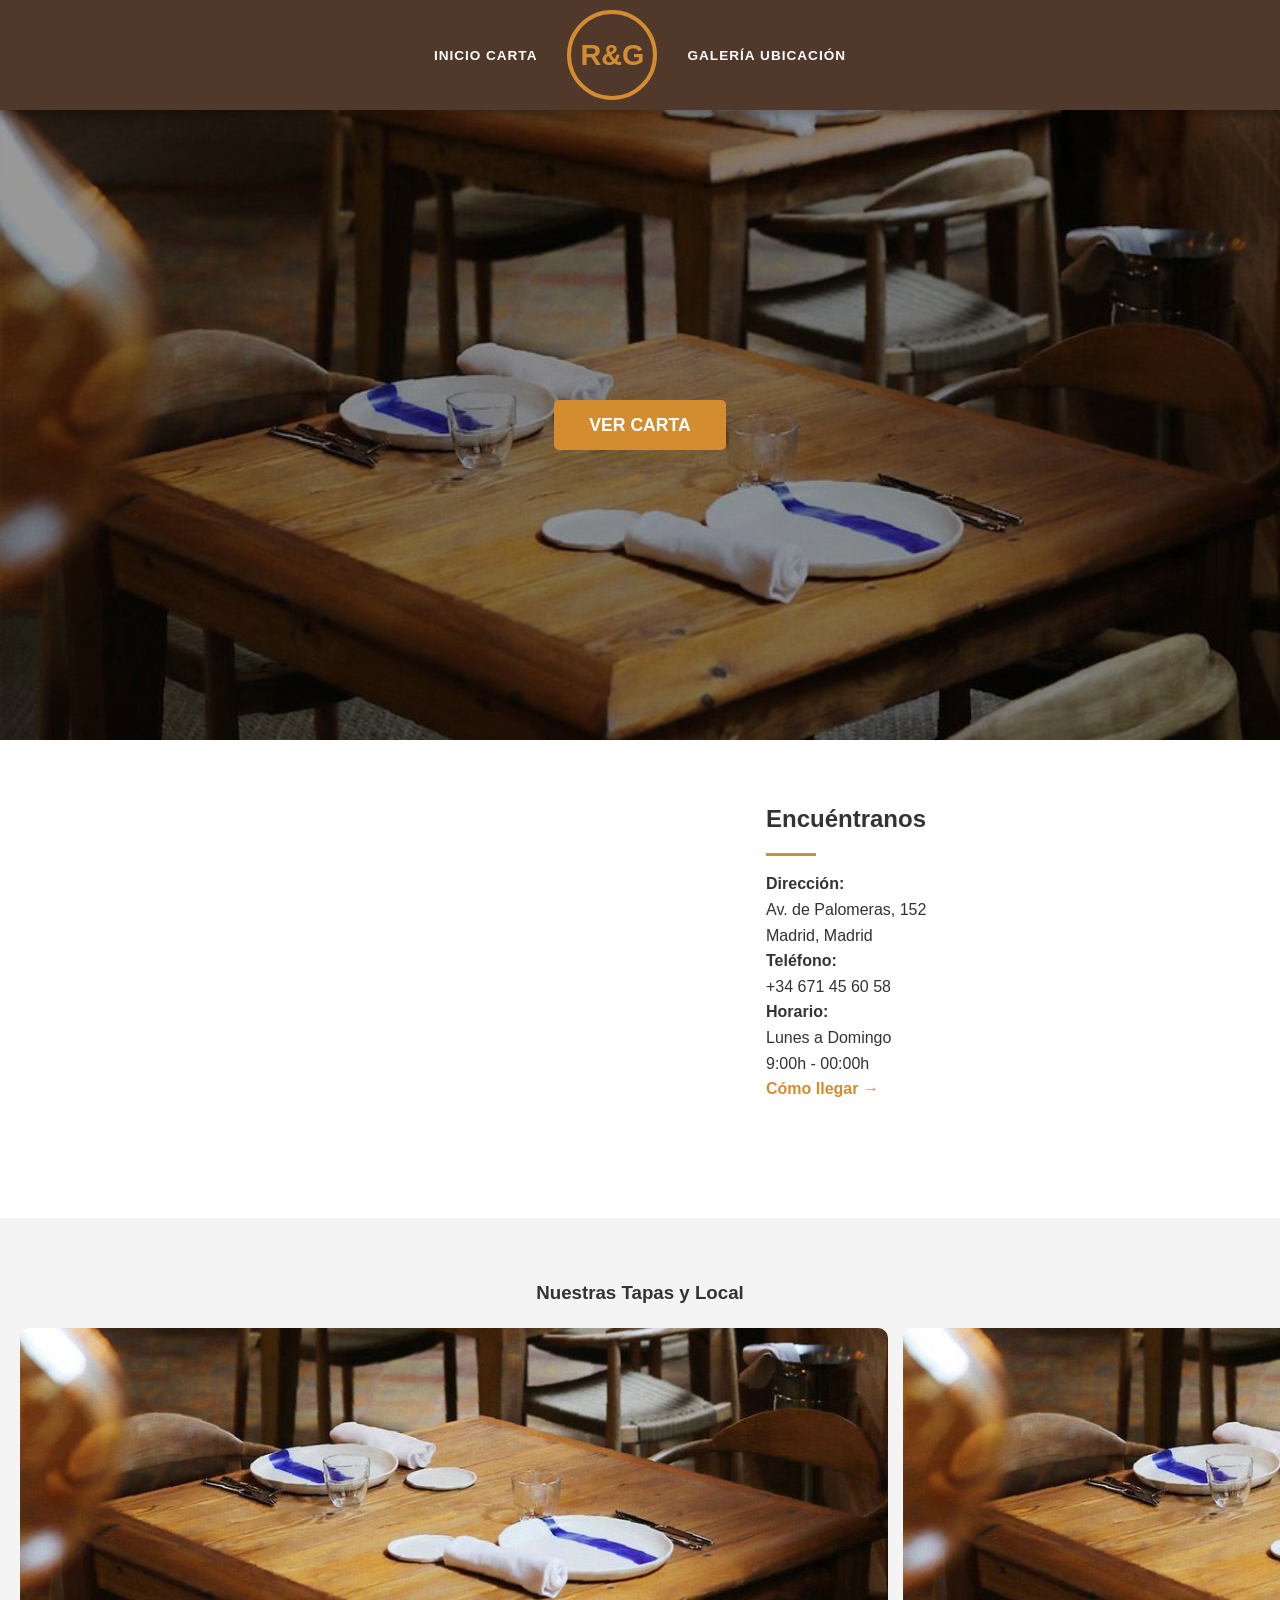
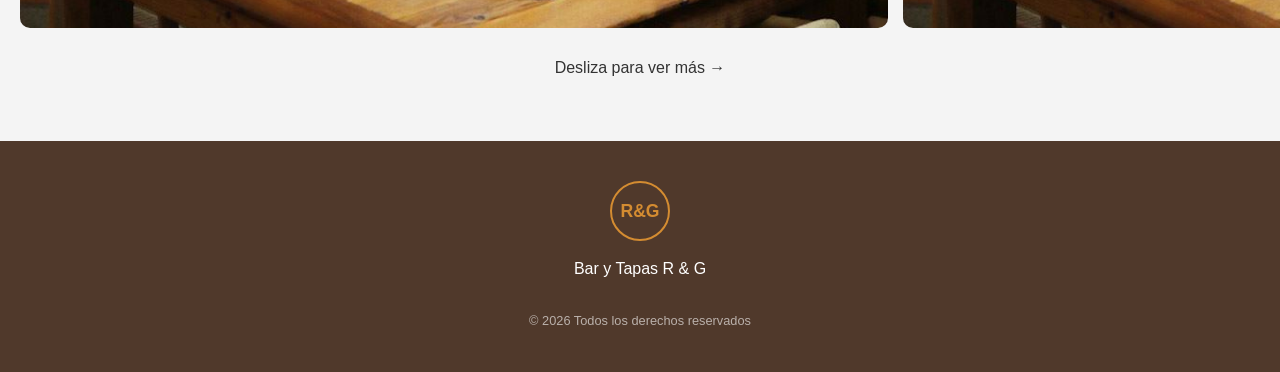
==== index.html @ ae051679 "Primer commit" ====
<!DOCTYPE html>
<html lang="es">
<head>
    <meta charset="UTF-8">
    <meta name="viewport" content="width=device-width, initial-scale=1.0">
    <title>Bar y Tapas R & G</title>
    <!-- Enlace al CSS - Asegúrate de que el archivo se llame style.css -->
    <link rel="stylesheet" href="style.css">
</head>
<body>

    <!-- HEADER FIJO CON NAVEGACIÓN -->
    <header class="header-fijo">
        <nav class="nav-container">
            <div class="nav-links">
                <a href="#inicio">INICIO</a>
                <a href="#carta">CARTA</a>
            </div>
            
            <div class="logo-circle">
                <h1>R&G</h1>
            </div>

            <div class="nav-links">
                <a href="#galeria">GALERÍA</a>
                <a href="#contacto">UBICACIÓN</a>
            </div>
        </nav>
    </header>

    <main>
        <!-- SECCIÓN HOME -->
        <section id="inicio" class="hero-image">
            <div class="hero-content">
                <a href="#carta" class="btn-naranja">VER CARTA</a>
            </div>
        </section>

        <!-- SECCIÓN UBICACIÓN-->
        <section id="contacto" class="seccion-blanca">
            <div class="contenedor-flex">
                <div class="columna-mapa">
                    <iframe 
                        src="https://www.google.com/maps/embed?pb=!1m18!1m12!1m3!1d3039.041692024078!2d-3.6515174233409833!3d40.38576857144462!2m3!1f0!2f0!3f0!3m2!1i1024!2i768!4f13.1!3m3!1m2!1s0xd42251dccc2f27d%3A0x4e77c0b7b2dd8b63!2sBar%20y%20Tapas%20R%20%26%20G!5e0!3m2!1ses!2ses!4v1774955347271!5m2!1ses!2ses" 
                        width="100%" height="350" style="border:0;" allowfullscreen="" loading="lazy">
                    </iframe>
                </div>
                <div class="columna-texto">
                    <h2>Encuéntranos</h2>
                    <hr class="separador">
                    <p><strong>Dirección:</strong><br>Av. de Palomeras, 152<br>Madrid, Madrid</p>
                    <p><strong>Teléfono:</strong><br>+34 671 45 60 58</p>
                    <p><strong>Horario:</strong><br>Lunes a Domingo<br>9:00h - 00:00h</p>
                    <a href="https://maps.google.com" target="_blank" class="link-google">Cómo llegar →</a>
                </div>
            </div>
        </section>

        <!-- CARRUSEL FOTOS -->
        <section id="galeria" class="seccion-galeria">
            <h3>Nuestras Tapas y Local</h3>
            <div class="carrusel">
                <div class="carrusel-item"><img src="img/nova.jpg" alt="Tapa 1"></div>
                <div class="carrusel-item"><img src="img/nova.jpg" alt="Tapa 2"></div>
                <div class="carrusel-item"><img src="img/nova.jpg" alt="Nuestro Local"></div>
            </div>
            <p class="instruccion">Desliza para ver más →</p>
        </section>
    </main>

    <!-- FOOTER FINAL -->
    <footer class="footer-bar">
        <div class="footer-content">
            <div class="logo-circle small">
                <h1>R&G</h1>
            </div>
            <p>Bar y Tapas R & G</p>
        </div>
        <div class="copyright">
            <p>&copy; 2026 Todos los derechos reservados</p>
        </div>
    </footer>

</body>
</html>
---- style.css ----
/* VARIABLES DE COLOR */
:root {
    --marron-rg: #50392b;
    --naranja-rg: #d48c31;
    --blanco: #ffffff;
    --texto-oscuro: #333333;
    --gris-claro: #f4f4f4;
}

/* RESET */
* {
    box-sizing: border-box;
    margin: 0;
    padding: 0;
    scroll-behavior: smooth;
}

body {
    font-family: 'Segoe UI', Tahoma, Geneva, Verdana, sans-serif;
    background-color: var(--blanco);
    color: var(--texto-oscuro);
    line-height: 1.6;
}

/* HEADER FIJO */
.header-fijo {
    background-color: var(--marron-rg);
    padding: 10px 0;
    position: sticky;
    top: 0;
    z-index: 1000;
    display: flex;
    justify-content: center;
    box-shadow: 0 4px 10px rgba(0,0,0,0.3);
}

.nav-container {
    display: flex;
    align-items: center;
    justify-content: center;
    gap: 30px;
    width: 90%;
}

.nav-links a {
    color: var(--blanco);
    text-decoration: none;
    font-weight: bold;
    font-size: 0.85rem;
    letter-spacing: 1px;
    transition: 0.3s;
}

.nav-links a:hover {
    color: var(--naranja-rg);
}

.logo-circle {
    width: 90px;
    height: 90px;
    border: 4px solid var(--naranja-rg);
    border-radius: 50%;
    display: flex;
    justify-content: center;
    align-items: center;
    background-color: var(--marron-rg);
}

.logo-circle h1 {
    color: var(--naranja-rg);
    font-size: 1.8rem;
    margin: 0;
}

/* HERO SECTION */
.hero-image {
    background-image: linear-gradient(rgba(0,0,0,0.4), rgba(0,0,0,0.4)), url('img/nova.jpg');
    background-size: cover;
    background-position: center;
    height: 70vh;
    display: flex;
    justify-content: center;
    align-items: center;
}

.btn-naranja {
    background-color: var(--naranja-rg);
    color: white;
    padding: 15px 35px;
    text-decoration: none;
    font-weight: bold;
    border-radius: 5px;
    font-size: 1.1rem;
    transition: 0.3s;
}

.btn-naranja:hover {
    background-color: #b57628;
    transform: scale(1.05);
}

/* SECCIÓN UBICACIÓN */
.seccion-blanca {
    padding: 60px 20px;
}

.contenedor-flex {
    max-width: 1100px;
    margin: 0 auto;
    display: flex;
    flex-wrap: wrap;
    gap: 40px;
}

.columna-mapa { flex: 1.5; min-width: 300px; }
.columna-texto { flex: 1; min-width: 250px; }

.separador {
    border: 0;
    border-top: 3px solid var(--naranja-rg);
    width: 50px;
    margin: 15px 0;
}

.link-google {
    color: var(--naranja-rg);
    text-decoration: none;
    font-weight: bold;
}

/* CARRUSEL GALERÍA */
.seccion-galeria {
    padding: 60px 0;
    background-color: var(--gris-claro);
    text-align: center;
}

.carrusel {
    display: flex;
    overflow-x: auto;
    scroll-snap-type: x mandatory;
    gap: 15px;
    padding: 20px;
    scrollbar-width: none;
}

.carrusel::-webkit-scrollbar { display: none; }

.carrusel-item {
    flex: 0 0 70%;
    scroll-snap-align: center;
}

.carrusel-item img {
    width: 100%;
    height: 300px;
    object-fit: cover;
    border-radius: 10px;
}

/* FOOTER */
.footer-bar {
    background-color: var(--marron-rg);
    color: var(--blanco);
    padding: 40px 20px;
    text-align: center;
}

.logo-circle.small {
    width: 60px;
    height: 60px;
    margin: 0 auto 15px;
    border-width: 2px;
}

.logo-circle.small h1 { font-size: 1.1rem; }

.copyright {
    margin-top: 30px;
    font-size: 0.8rem;
    opacity: 0.6;
}

/* RESPONSIVE MÓVIL */
@media (max-width: 768px) {
    .nav-links { display: none; }
    .contenedor-flex { flex-direction: column; text-align: center; }
    .separador { margin: 15px auto; }
}
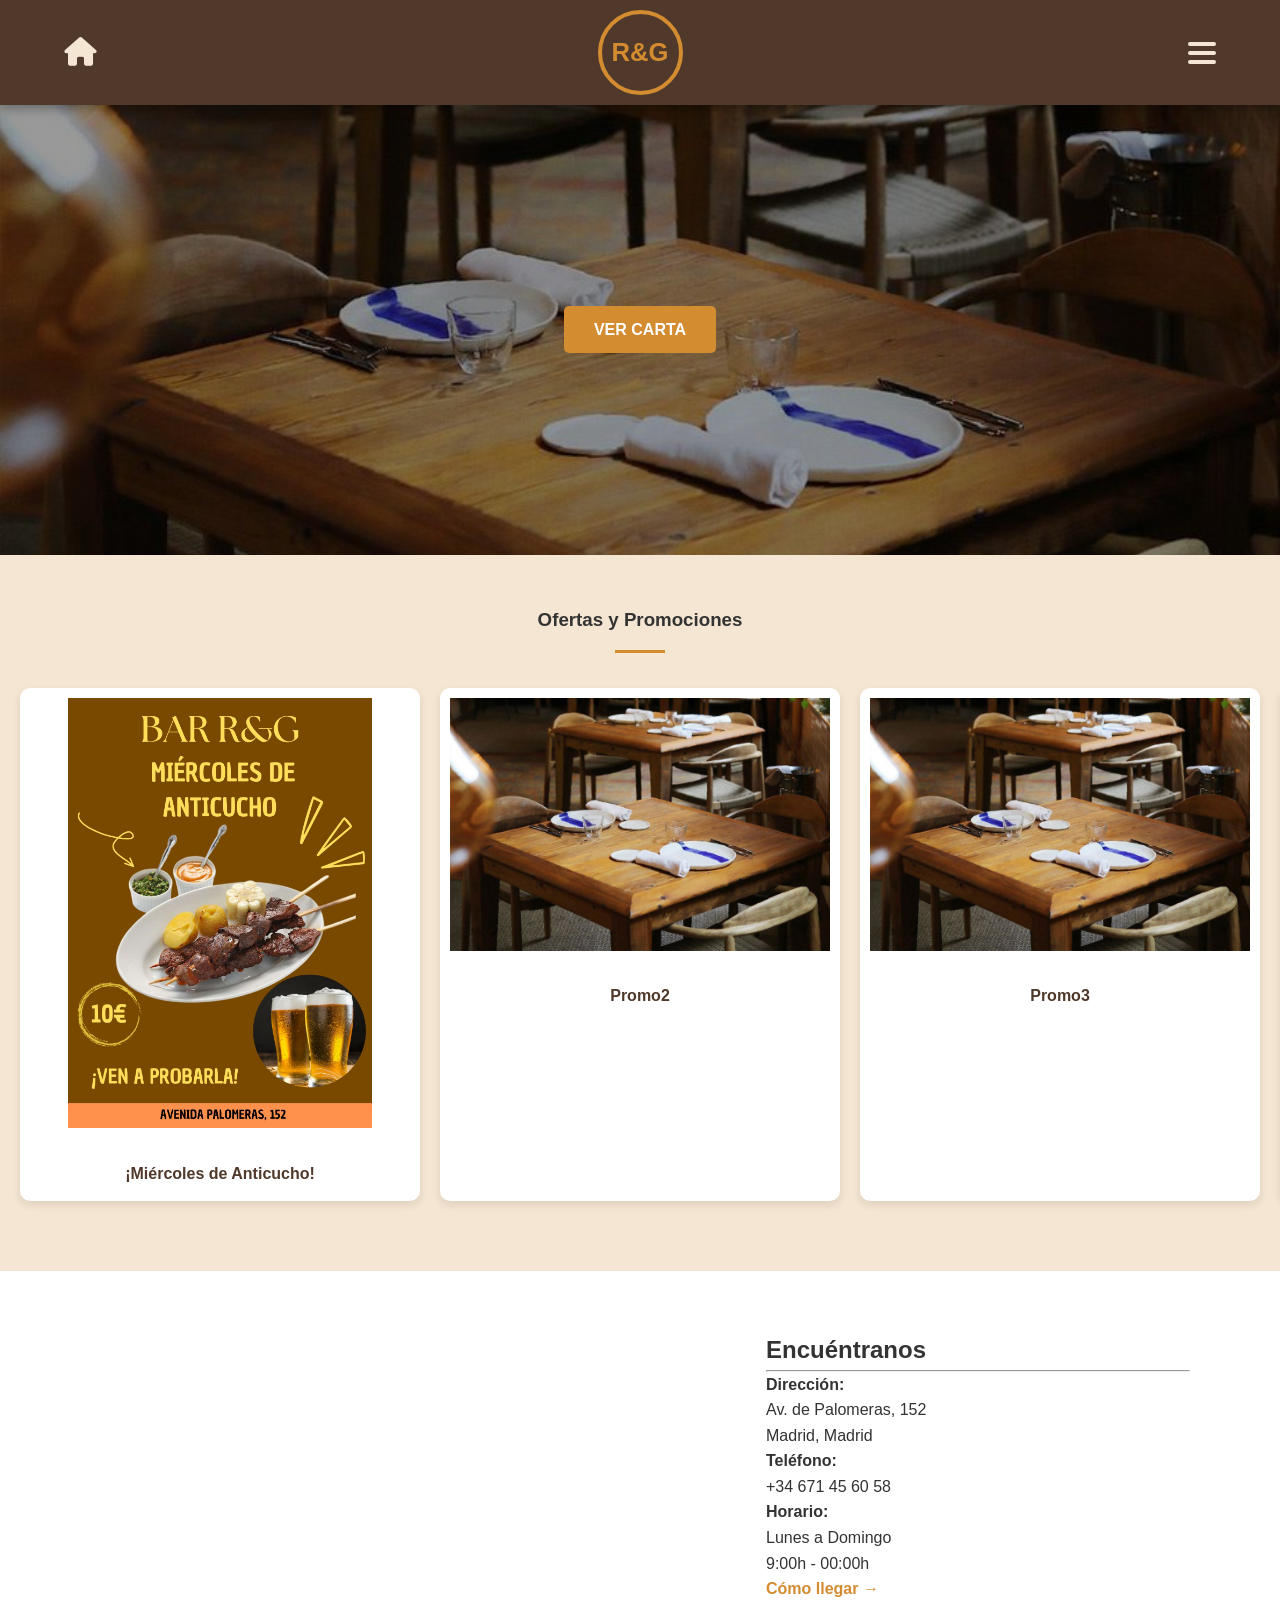
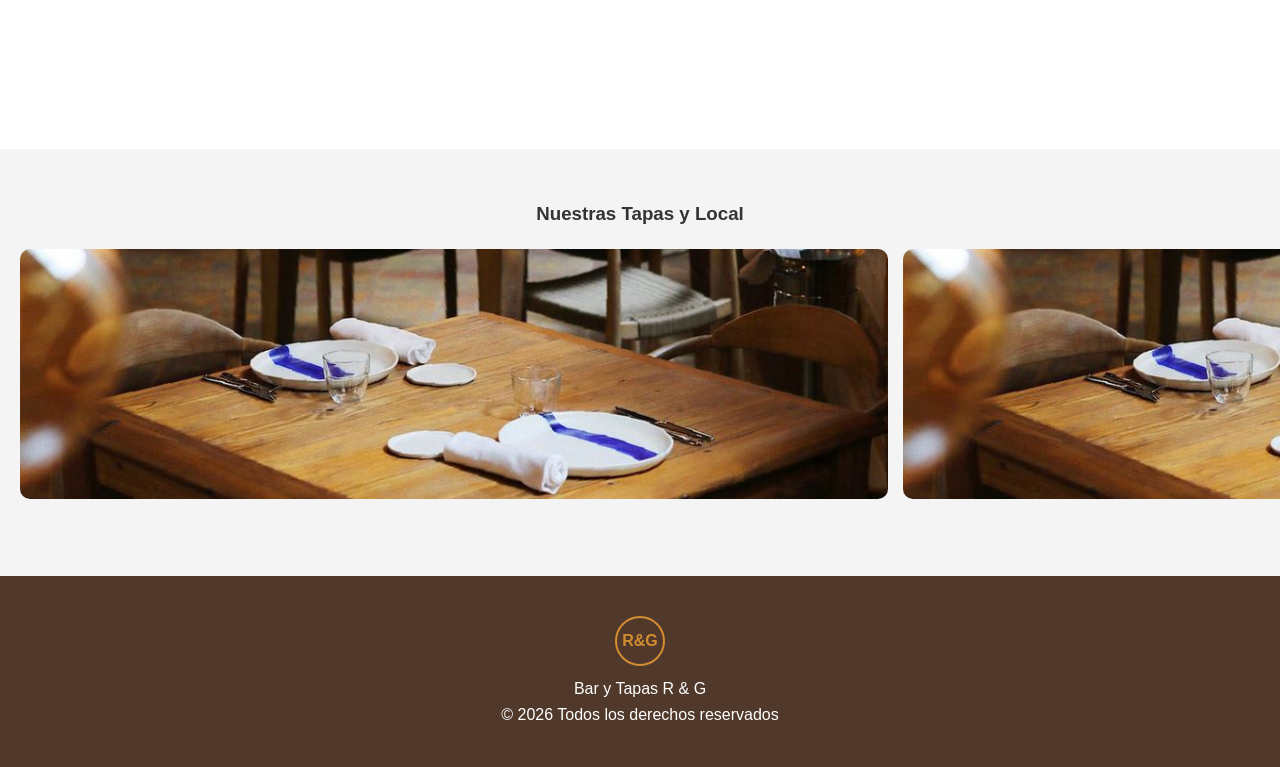
==== commit 4fd3e2d3: "Promociones sección" ====
--- a/index.html
+++ b/index.html
@@ -4,27 +4,31 @@
     <meta charset="UTF-8">
     <meta name="viewport" content="width=device-width, initial-scale=1.0">
     <title>Bar y Tapas R & G</title>
-    <!-- Enlace al CSS - Asegúrate de que el archivo se llame style.css -->
     <link rel="stylesheet" href="style.css">
+    <link rel="stylesheet" href="https://cdnjs.cloudflare.com/ajax/libs/font-awesome/6.0.0/css/all.min.css">
 </head>
 <body>
 
-    <!-- HEADER FIJO CON NAVEGACIÓN -->
+    <!-- HEADER FIJO -->
     <header class="header-fijo">
         <nav class="nav-container">
-            <div class="nav-links">
-                <a href="#inicio">INICIO</a>
-                <a href="#carta">CARTA</a>
+            <div class="nav-side">
+                <a href="#inicio" class="nav-icon"><i class="fas fa-home"></i></a>
             </div>
             
             <div class="logo-circle">
                 <h1>R&G</h1>
             </div>
 
-            <div class="nav-links">
-                <a href="#galeria">GALERÍA</a>
-                <a href="#contacto">UBICACIÓN</a>
+
+            <div class="nav-side right">
+                <div class="menu-toggle">
+                    <div class="bar"></div>
+                    <div class="bar"></div>
+                    <div class="bar"></div>
+                </div>
             </div>
+            
         </nav>
     </header>
 
@@ -36,7 +40,31 @@
             </div>
         </section>
 
-        <!-- SECCIÓN UBICACIÓN-->
+        <!-- SECCIÓN PROMOCIONES-->
+        <section id="promos" class="seccion-promos">
+            <h3>Ofertas y Promociones</h3>
+            <hr class="separador centrado">
+            <div class="carrusel-promos">
+                <div class="promo-item">
+                    <img src="img/promomiercoles.jpeg" alt="Flyer 1">
+                    <p class="txt-promo">¡Miércoles de Anticucho!</p>
+                </div>
+                <div class="promo-item">
+                    <img src="img/nova.jpg" alt="Flyer 2">
+                    <p class="txt-promo">Promo2</p>
+                </div>
+                <div class="promo-item">
+                    <img src="img/nova.jpg" alt="Flyer 3">
+                    <p class="txt-promo">Promo3</p>
+                </div>
+                <div class="promo-item">
+                    <img src="img/nova.jpg" alt="Flyer 4">
+                    <p class="txt-promo">Promo4</p>
+                </div>
+            </div>
+        </section>
+
+        <!-- SECCIÓN UBICACIÓN -->
         <section id="contacto" class="seccion-blanca">
             <div class="contenedor-flex">
                 <div class="columna-mapa">
@@ -51,7 +79,7 @@
                     <p><strong>Dirección:</strong><br>Av. de Palomeras, 152<br>Madrid, Madrid</p>
                     <p><strong>Teléfono:</strong><br>+34 671 45 60 58</p>
                     <p><strong>Horario:</strong><br>Lunes a Domingo<br>9:00h - 00:00h</p>
-                    <a href="https://maps.google.com" target="_blank" class="link-google">Cómo llegar →</a>
+                    <a href="https://maps.app.goo.gl/dfV58H5vvxrgN9xS9" target="_blank" class="link-google">Cómo llegar →</a>
                 </div>
             </div>
         </section>
@@ -60,11 +88,10 @@
         <section id="galeria" class="seccion-galeria">
             <h3>Nuestras Tapas y Local</h3>
             <div class="carrusel">
-                <div class="carrusel-item"><img src="img/nova.jpg" alt="Tapa 1"></div>
-                <div class="carrusel-item"><img src="img/nova.jpg" alt="Tapa 2"></div>
-                <div class="carrusel-item"><img src="img/nova.jpg" alt="Nuestro Local"></div>
+                <div class="carrusel-item"><img src="img/nova.jpg" alt="Foto1"></div>
+                <div class="carrusel-item"><img src="img/nova.jpg" alt="Fot2"></div>
+                <div class="carrusel-item"><img src="img/nova.jpg" alt="Foto3"></div>
             </div>
-            <p class="instruccion">Desliza para ver más →</p>
         </section>
     </main>
 
--- a/style.css
+++ b/style.css
@@ -1,28 +1,17 @@
-/* VARIABLES DE COLOR */
 :root {
     --marron-rg: #50392b;
     --naranja-rg: #d48c31;
     --blanco: #ffffff;
+    --crema-claro: #f5e6d3;
     --texto-oscuro: #333333;
     --gris-claro: #f4f4f4;
 }
 
-/* RESET */
-* {
-    box-sizing: border-box;
-    margin: 0;
-    padding: 0;
-    scroll-behavior: smooth;
-}
+* { box-sizing: border-box; margin: 0; padding: 0; scroll-behavior: smooth; }
 
-body {
-    font-family: 'Segoe UI', Tahoma, Geneva, Verdana, sans-serif;
-    background-color: var(--blanco);
-    color: var(--texto-oscuro);
-    line-height: 1.6;
-}
+body { font-family: sans-serif; background-color: var(--blanco); color: var(--texto-oscuro); line-height: 1.6; }
 
-/* HEADER FIJO */
+/* HEADER */
 .header-fijo {
     background-color: var(--marron-rg);
     padding: 10px 0;
@@ -37,47 +26,67 @@
 .nav-container {
     display: flex;
     align-items: center;
-    justify-content: center;
-    gap: 30px;
+    justify-content: space-between;
     width: 90%;
+    max-width: 1200px;
 }
 
-.nav-links a {
-    color: var(--blanco);
+.nav-side {
+    flex: 1;
+    display: flex;
+    align-items: center;
+}
+
+.nav-side.right {
+    justify-content: flex-end;
+}
+
+/* Icono Casa */
+.nav-icon {
+    color: var(--crema-claro);
+    font-size: 1.8rem;
     text-decoration: none;
-    font-weight: bold;
-    font-size: 0.85rem;
-    letter-spacing: 1px;
     transition: 0.3s;
 }
 
-.nav-links a:hover {
-    color: var(--naranja-rg);
-}
+.nav-icon:hover { color: var(--naranja-rg); }
 
+/* Logo */
 .logo-circle {
-    width: 90px;
-    height: 90px;
+    width: 85px;
+    height: 85px;
     border: 4px solid var(--naranja-rg);
     border-radius: 50%;
     display: flex;
     justify-content: center;
     align-items: center;
     background-color: var(--marron-rg);
+    flex-shrink: 0;
 }
 
-.logo-circle h1 {
-    color: var(--naranja-rg);
-    font-size: 1.8rem;
-    margin: 0;
+.logo-circle h1 { color: var(--naranja-rg); font-size: 1.6rem; margin: 0; }
+
+/* Menú Hamburguesa */
+.menu-toggle {
+    cursor: pointer;
+    display: flex;
+    flex-direction: column;
+    gap: 5px;
 }
 
-/* HERO SECTION */
+.menu-toggle .bar {
+    width: 28px;
+    height: 4px;
+    background-color: var(--crema-claro);
+    border-radius: 2px;
+}
+
+/* SECCIONES */
 .hero-image {
     background-image: linear-gradient(rgba(0,0,0,0.4), rgba(0,0,0,0.4)), url('img/nova.jpg');
     background-size: cover;
     background-position: center;
-    height: 70vh;
+    height: 50vh;
     display: flex;
     justify-content: center;
     align-items: center;
@@ -86,104 +95,42 @@
 .btn-naranja {
     background-color: var(--naranja-rg);
     color: white;
-    padding: 15px 35px;
+    padding: 15px 30px;
     text-decoration: none;
     font-weight: bold;
     border-radius: 5px;
-    font-size: 1.1rem;
-    transition: 0.3s;
 }
 
-.btn-naranja:hover {
-    background-color: #b57628;
-    transform: scale(1.05);
+.seccion-promos { padding: 50px 0; background-color: var(--crema-claro); text-align: center; }
+.separador.centrado { border: 0; border-top: 3px solid var(--naranja-rg); width: 50px; margin: 15px auto; }
+
+.carrusel-promos { display: flex; overflow-x: auto; gap: 20px; padding: 20px; scrollbar-width: none; }
+.carrusel-promos::-webkit-scrollbar { display: none; }
+
+.promo-item {
+    flex: 0 0 80%;
+    max-width: 400px;
+    background: white;
+    border-radius: 10px;
+    box-shadow: 0 4px 10px rgba(0,0,0,0.1);
+    overflow: hidden;
 }
 
-/* SECCIÓN UBICACIÓN */
-.seccion-blanca {
-    padding: 60px 20px;
-}
+.promo-item img { width: 100%; height: auto; max-height: 450px; object-fit: contain; padding: 10px; }
+.txt-promo { padding: 15px; font-weight: bold; color: var(--marron-rg); }
 
-.contenedor-flex {
-    max-width: 1100px;
-    margin: 0 auto;
-    display: flex;
-    flex-wrap: wrap;
-    gap: 40px;
-}
-
+.seccion-blanca { padding: 60px 20px; }
+.contenedor-flex { max-width: 1100px; margin: 0 auto; display: flex; flex-wrap: wrap; gap: 40px; }
 .columna-mapa { flex: 1.5; min-width: 300px; }
 .columna-texto { flex: 1; min-width: 250px; }
 
-.separador {
-    border: 0;
-    border-top: 3px solid var(--naranja-rg);
-    width: 50px;
-    margin: 15px 0;
-}
+.link-google { color: var(--naranja-rg); font-weight: bold; text-decoration: none; }
 
-.link-google {
-    color: var(--naranja-rg);
-    text-decoration: none;
-    font-weight: bold;
-}
+.seccion-galeria { padding: 50px 0; background-color: var(--gris-claro); text-align: center; }
+.carrusel { display: flex; overflow-x: auto; gap: 15px; padding: 20px; scrollbar-width: none; }
+.carrusel-item { flex: 0 0 70%; }
+.carrusel-item img { width: 100%; height: 250px; object-fit: cover; border-radius: 10px; }
 
-/* CARRUSEL GALERÍA */
-.seccion-galeria {
-    padding: 60px 0;
-    background-color: var(--gris-claro);
-    text-align: center;
-}
-
-.carrusel {
-    display: flex;
-    overflow-x: auto;
-    scroll-snap-type: x mandatory;
-    gap: 15px;
-    padding: 20px;
-    scrollbar-width: none;
-}
-
-.carrusel::-webkit-scrollbar { display: none; }
-
-.carrusel-item {
-    flex: 0 0 70%;
-    scroll-snap-align: center;
-}
-
-.carrusel-item img {
-    width: 100%;
-    height: 300px;
-    object-fit: cover;
-    border-radius: 10px;
-}
-
-/* FOOTER */
-.footer-bar {
-    background-color: var(--marron-rg);
-    color: var(--blanco);
-    padding: 40px 20px;
-    text-align: center;
-}
-
-.logo-circle.small {
-    width: 60px;
-    height: 60px;
-    margin: 0 auto 15px;
-    border-width: 2px;
-}
-
-.logo-circle.small h1 { font-size: 1.1rem; }
-
-.copyright {
-    margin-top: 30px;
-    font-size: 0.8rem;
-    opacity: 0.6;
-}
-
-/* RESPONSIVE MÓVIL */
-@media (max-width: 768px) {
-    .nav-links { display: none; }
-    .contenedor-flex { flex-direction: column; text-align: center; }
-    .separador { margin: 15px auto; }
-}+.footer-bar { background-color: var(--marron-rg); color: white; padding: 40px 20px; text-align: center; }
+.logo-circle.small { width: 50px; height: 50px; margin: 0 auto 10px; border-width: 2px; }
+.logo-circle.small h1 { font-size: 1rem; }
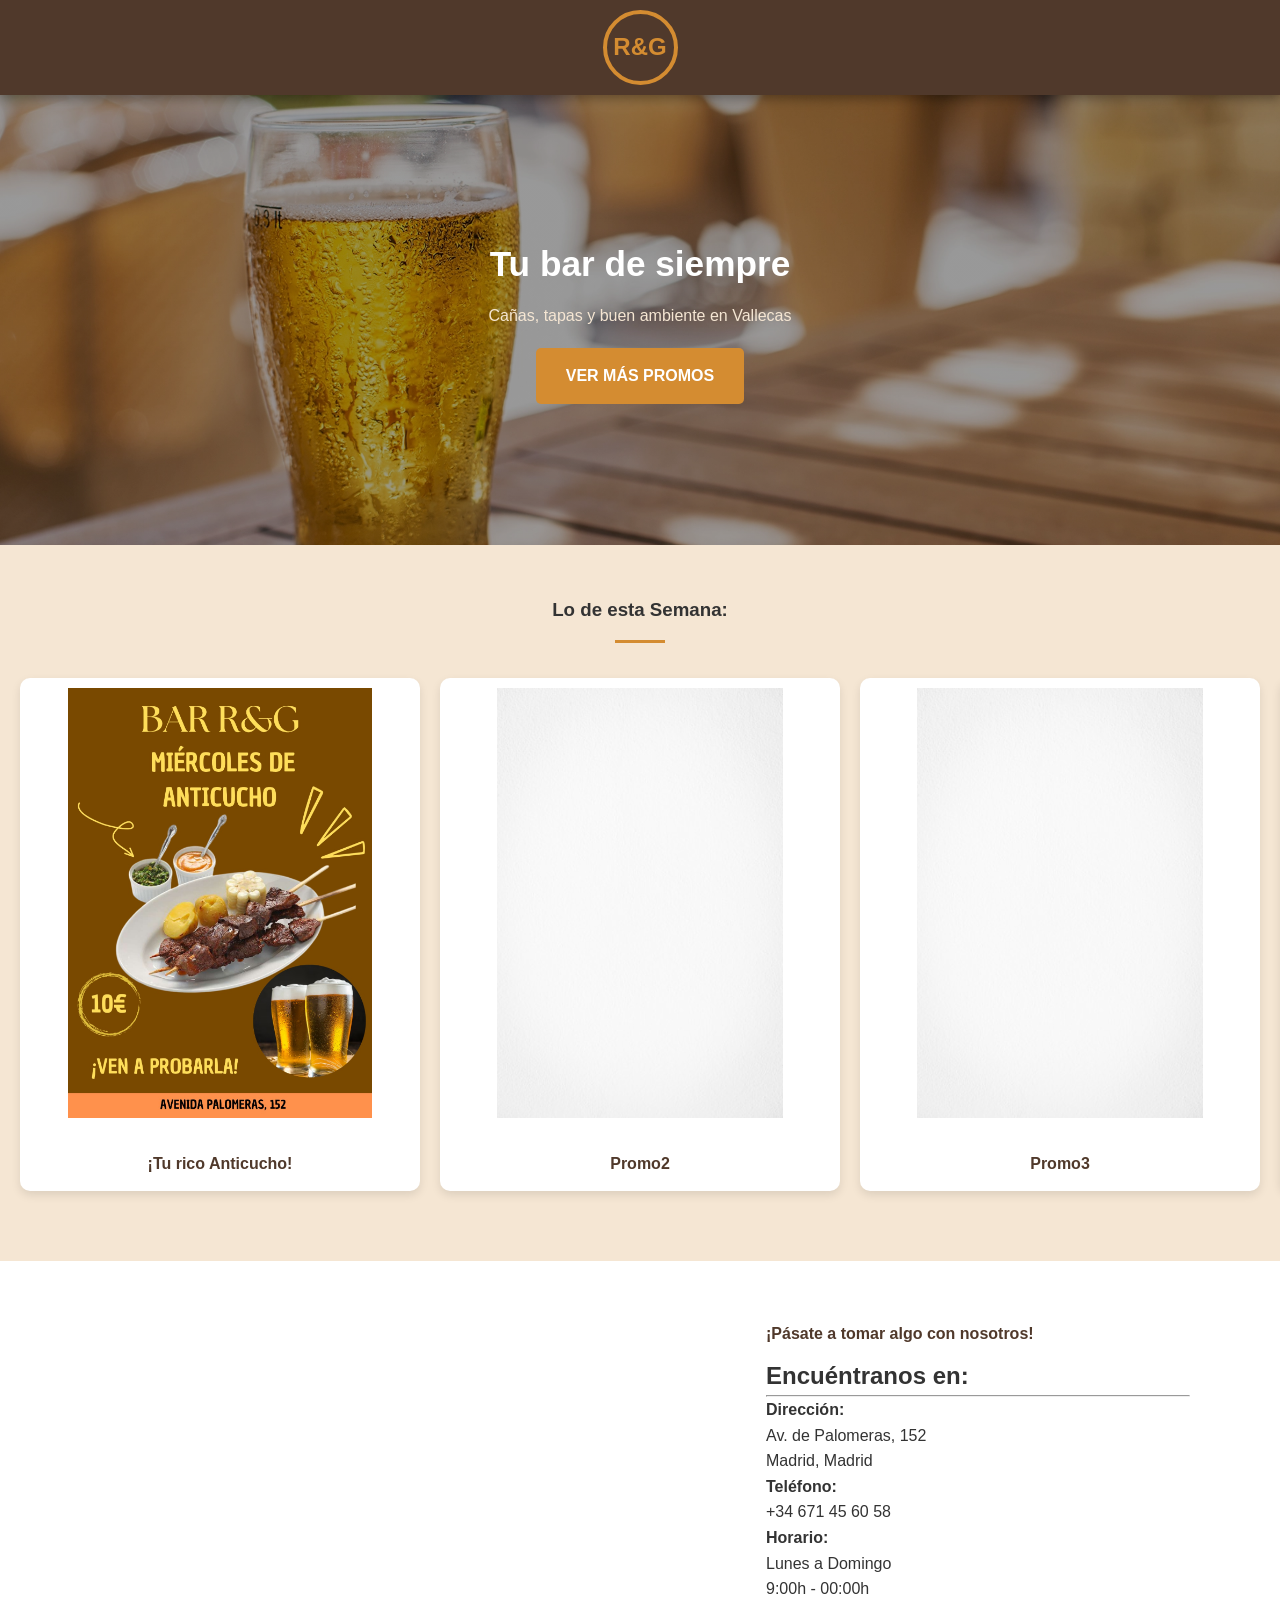
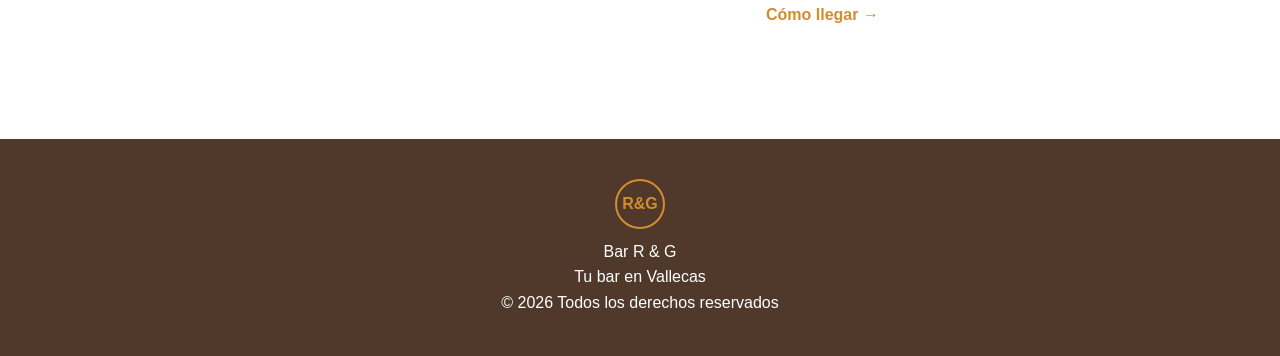
==== commit 6faa691d: "Cambios pedidos 7Abril" ====
--- a/index.html
+++ b/index.html
@@ -12,15 +12,15 @@
     <!-- HEADER FIJO -->
     <header class="header-fijo">
         <nav class="nav-container">
+            <!--
             <div class="nav-side">
                 <a href="#inicio" class="nav-icon"><i class="fas fa-home"></i></a>
             </div>
-            
+            -->
             <div class="logo-circle">
                 <h1>R&G</h1>
             </div>
-
-
+            <!--
             <div class="nav-side right">
                 <div class="menu-toggle">
                     <div class="bar"></div>
@@ -28,37 +28,39 @@
                     <div class="bar"></div>
                 </div>
             </div>
-            
+            -->
         </nav>
     </header>
 
-    <main>
+    <main>    
         <!-- SECCIÓN HOME -->
         <section id="inicio" class="hero-image">
             <div class="hero-content">
-                <a href="#carta" class="btn-naranja">VER CARTA</a>
+                <h2 class="titulo-hero">Tu bar de siempre</h2>
+                <p class="subtitulo-hero">Cañas, tapas y buen ambiente en Vallecas</p>
+                <a href="#promos" class="btn-naranja">VER MÁS PROMOS</a>
             </div>
         </section>
 
         <!-- SECCIÓN PROMOCIONES-->
         <section id="promos" class="seccion-promos">
-            <h3>Ofertas y Promociones</h3>
+            <h3>Lo de esta Semana:</h3>
             <hr class="separador centrado">
             <div class="carrusel-promos">
                 <div class="promo-item">
                     <img src="img/promomiercoles.jpeg" alt="Flyer 1">
-                    <p class="txt-promo">¡Miércoles de Anticucho!</p>
+                    <p class="txt-promo">¡Tu rico Anticucho!</p>
                 </div>
                 <div class="promo-item">
-                    <img src="img/nova.jpg" alt="Flyer 2">
+                    <img src="img/empty.jpg" alt="Flyer 2">
                     <p class="txt-promo">Promo2</p>
                 </div>
                 <div class="promo-item">
-                    <img src="img/nova.jpg" alt="Flyer 3">
+                    <img src="img/empty.jpg" alt="Flyer 3">
                     <p class="txt-promo">Promo3</p>
                 </div>
                 <div class="promo-item">
-                    <img src="img/nova.jpg" alt="Flyer 4">
+                    <img src="img/empty.jpg" alt="Flyer 4">
                     <p class="txt-promo">Promo4</p>
                 </div>
             </div>
@@ -74,7 +76,8 @@
                     </iframe>
                 </div>
                 <div class="columna-texto">
-                    <h2>Encuéntranos</h2>
+                    <p class="intro-contacto">¡Pásate a tomar algo con nosotros!</p>
+                    <h2>Encuéntranos en:</h2>
                     <hr class="separador">
                     <p><strong>Dirección:</strong><br>Av. de Palomeras, 152<br>Madrid, Madrid</p>
                     <p><strong>Teléfono:</strong><br>+34 671 45 60 58</p>
@@ -84,7 +87,7 @@
             </div>
         </section>
 
-        <!-- CARRUSEL FOTOS -->
+        <!-- CARRUSEL FOTOS 
         <section id="galeria" class="seccion-galeria">
             <h3>Nuestras Tapas y Local</h3>
             <div class="carrusel">
@@ -93,6 +96,7 @@
                 <div class="carrusel-item"><img src="img/nova.jpg" alt="Foto3"></div>
             </div>
         </section>
+        -->
     </main>
 
     <!-- FOOTER FINAL -->
@@ -101,7 +105,7 @@
             <div class="logo-circle small">
                 <h1>R&G</h1>
             </div>
-            <p>Bar y Tapas R & G</p>
+            <p>Bar R & G</p><p>Tu bar en Vallecas</p>
         </div>
         <div class="copyright">
             <p>&copy; 2026 Todos los derechos reservados</p>
--- a/style.css
+++ b/style.css
@@ -10,6 +10,54 @@
 * { box-sizing: border-box; margin: 0; padding: 0; scroll-behavior: smooth; }
 
 body { font-family: sans-serif; background-color: var(--blanco); color: var(--texto-oscuro); line-height: 1.6; }
+
+/* --- MENU OVERLAY */
+.menu-overlay {
+    height: 100%;
+    width: 0;
+    position: fixed;
+    z-index: 2500;
+    top: 0;
+    right: 0;
+    background-color: var(--marron-rg);
+    overflow-x: hidden;
+    transition: 0.5s;
+    display: flex;
+    flex-direction: column;
+    align-items: center;
+    justify-content: center;
+}
+
+.menu-content a {
+    padding: 15px;
+    text-decoration: none;
+    font-size: 2rem;
+    color: var(--crema-claro);
+    display: block;
+    font-weight: bold;
+}
+
+.btn-cerrar {
+    position: absolute;
+    top: 20px;
+    right: 40px;
+    font-size: 3.5rem;
+    color: var(--crema-claro);
+    text-decoration: none;
+}
+
+.titulo-hero {
+    color: white;
+    font-size: 2.2rem;
+    margin-bottom: 10px;
+    text-align: center;
+}
+
+.subtitulo-hero {
+    color: var(--crema-claro);
+    margin-bottom: 20px;
+    text-align: center;
+}
 
 /* HEADER */
 .header-fijo {
@@ -26,79 +74,37 @@
 .nav-container {
     display: flex;
     align-items: center;
-    justify-content: space-between;
+    justify-content: center;
     width: 90%;
     max-width: 1200px;
 }
 
-.nav-side {
-    flex: 1;
-    display: flex;
-    align-items: center;
+.nav-side { flex: 1; display: flex; align-items: center; }
+.nav-side.right { justify-content: flex-end; }
+
+.nav-icon { color: var(--crema-claro); font-size: 1.8rem; text-decoration: none; }
+
+.logo-circle {
+    width: 75px; height: 75px; border: 4px solid var(--naranja-rg);
+    border-radius: 50%; display: flex; justify-content: center;
+    align-items: center; background-color: var(--marron-rg); flex-shrink: 0;
 }
 
-.nav-side.right {
-    justify-content: flex-end;
-}
+.logo-circle h1 { color: var(--naranja-rg); font-size: 1.5rem; margin: 0; }
 
-/* Icono Casa */
-.nav-icon {
-    color: var(--crema-claro);
-    font-size: 1.8rem;
-    text-decoration: none;
-    transition: 0.3s;
-}
-
-.nav-icon:hover { color: var(--naranja-rg); }
-
-/* Logo */
-.logo-circle {
-    width: 85px;
-    height: 85px;
-    border: 4px solid var(--naranja-rg);
-    border-radius: 50%;
-    display: flex;
-    justify-content: center;
-    align-items: center;
-    background-color: var(--marron-rg);
-    flex-shrink: 0;
-}
-
-.logo-circle h1 { color: var(--naranja-rg); font-size: 1.6rem; margin: 0; }
-
-/* Menú Hamburguesa */
-.menu-toggle {
-    cursor: pointer;
-    display: flex;
-    flex-direction: column;
-    gap: 5px;
-}
-
-.menu-toggle .bar {
-    width: 28px;
-    height: 4px;
-    background-color: var(--crema-claro);
-    border-radius: 2px;
-}
+.menu-toggle { cursor: pointer; display: flex; flex-direction: column; gap: 5px; }
+.menu-toggle .bar { width: 28px; height: 4px; background-color: var(--crema-claro); border-radius: 2px; }
 
 /* SECCIONES */
 .hero-image {
-    background-image: linear-gradient(rgba(0,0,0,0.4), rgba(0,0,0,0.4)), url('img/nova.jpg');
-    background-size: cover;
-    background-position: center;
-    height: 50vh;
-    display: flex;
-    justify-content: center;
-    align-items: center;
+    background-image: linear-gradient(rgba(0,0,0,0.4), rgba(0,0,0,0.4)), url('img/nova.png');
+    background-size: cover; background-position: center; height: 50vh;
+    display: flex; justify-content: center; align-items: center;
 }
 
 .btn-naranja {
-    background-color: var(--naranja-rg);
-    color: white;
-    padding: 15px 30px;
-    text-decoration: none;
-    font-weight: bold;
-    border-radius: 5px;
+    background-color: var(--naranja-rg); color: white; padding: 15px 30px;
+    text-decoration: none; font-weight: bold; border-radius: 5px;
 }
 
 .seccion-promos { padding: 50px 0; background-color: var(--crema-claro); text-align: center; }
@@ -108,12 +114,8 @@
 .carrusel-promos::-webkit-scrollbar { display: none; }
 
 .promo-item {
-    flex: 0 0 80%;
-    max-width: 400px;
-    background: white;
-    border-radius: 10px;
-    box-shadow: 0 4px 10px rgba(0,0,0,0.1);
-    overflow: hidden;
+    flex: 0 0 80%; max-width: 400px; background: white;
+    border-radius: 10px; box-shadow: 0 4px 10px rgba(0,0,0,0.1); overflow: hidden;
 }
 
 .promo-item img { width: 100%; height: auto; max-height: 450px; object-fit: contain; padding: 10px; }
@@ -133,4 +135,27 @@
 
 .footer-bar { background-color: var(--marron-rg); color: white; padding: 40px 20px; text-align: center; }
 .logo-circle.small { width: 50px; height: 50px; margin: 0 auto 10px; border-width: 2px; }
-.logo-circle.small h1 { font-size: 1rem; }+.logo-circle.small h1 { font-size: 1rem; }
+
+.intro-contacto {
+    margin-bottom: 10px;
+    color: var(--marron-rg);
+    font-weight: bold;
+}
+
+.hero-content {
+    display: flex;
+    flex-direction: column;
+    align-items: center;
+    justify-content: center;
+    text-align: center;
+}
+
+/* --- RESPONSIVE MÓVIL --- */
+@media (max-width: 768px) {
+    .contenedor-flex { flex-direction: column; text-align: center; }
+    .columna-mapa { order: 2; }
+    .columna-texto { order: 1; }
+    .hero-image { height: 40vh; }
+    .promo-item { flex: 0 0 90%; } 
+}
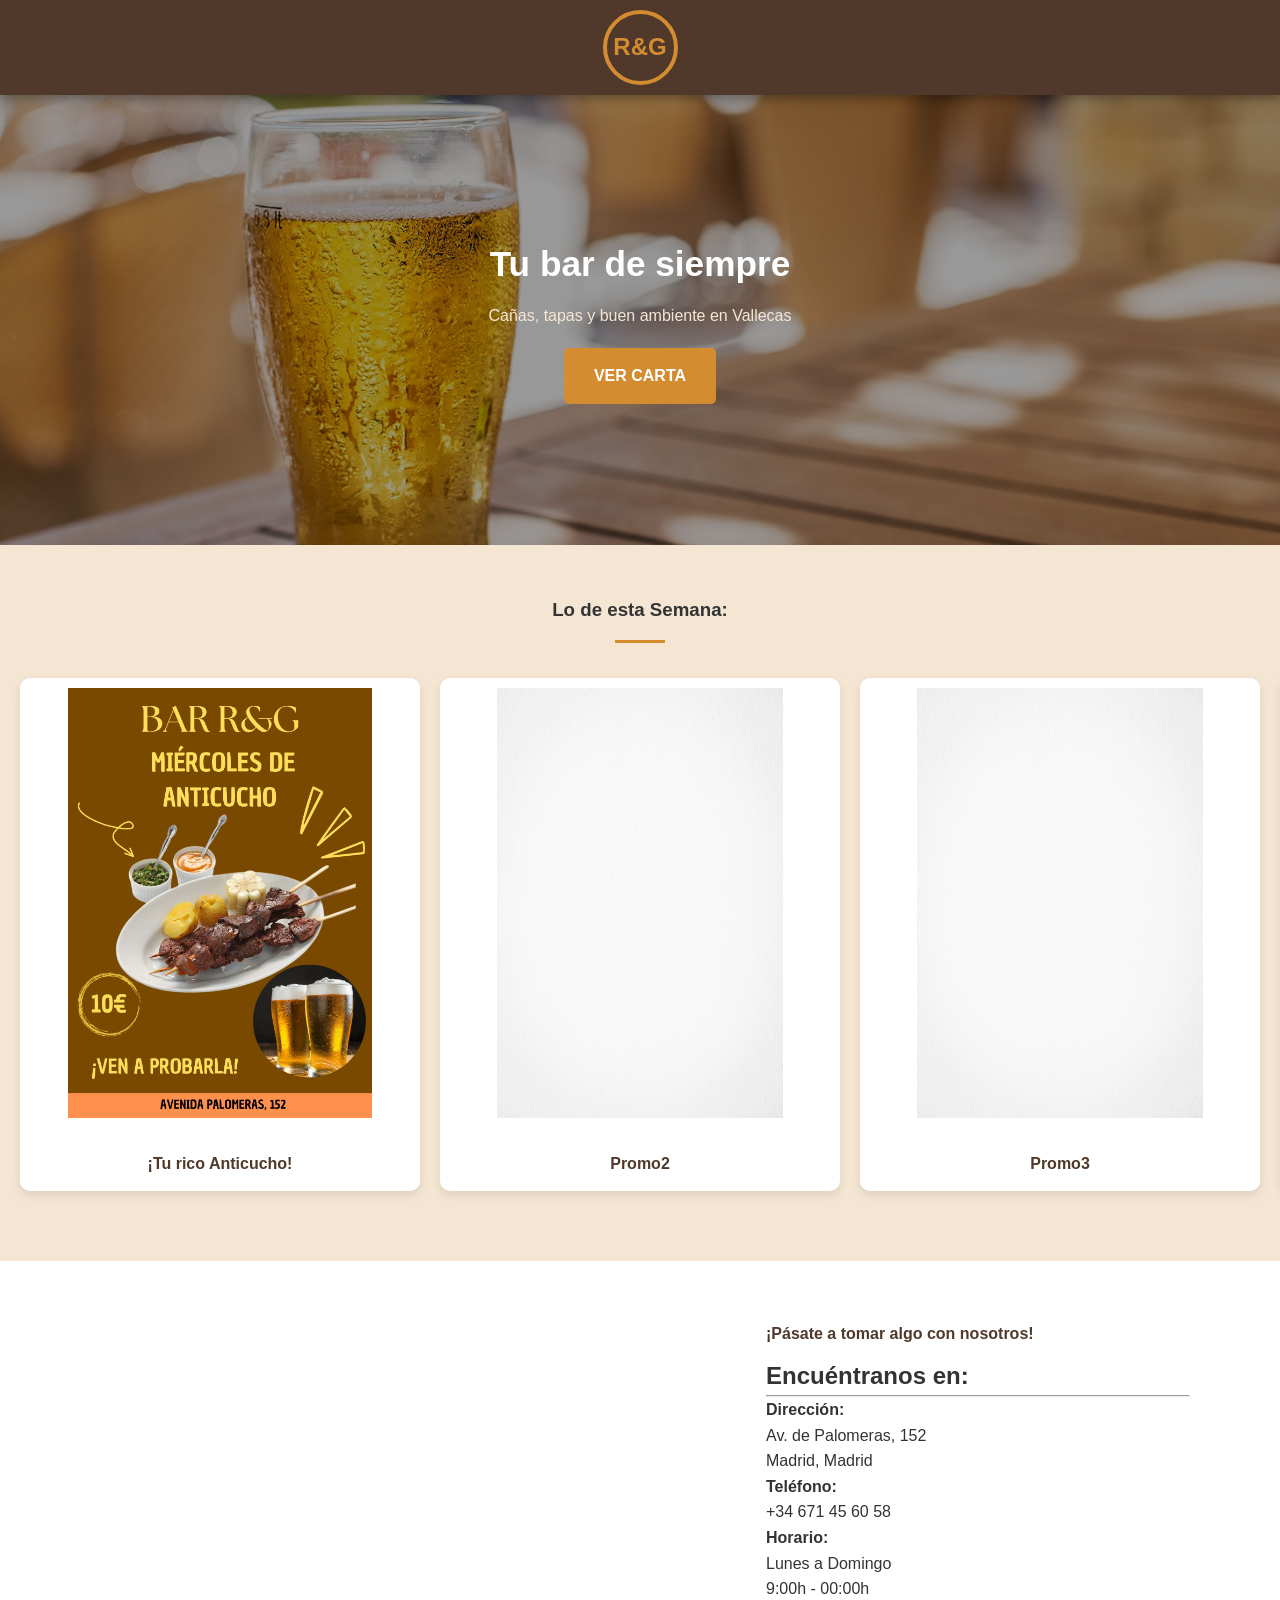
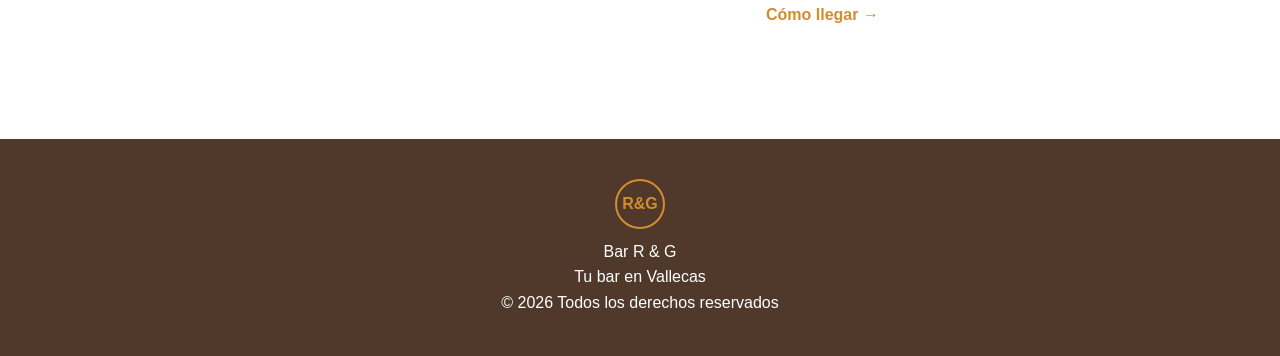
==== commit 6fe6db3a: "Añadida sección carta" ====
--- a/index.html
+++ b/index.html
@@ -38,7 +38,7 @@
             <div class="hero-content">
                 <h2 class="titulo-hero">Tu bar de siempre</h2>
                 <p class="subtitulo-hero">Cañas, tapas y buen ambiente en Vallecas</p>
-                <a href="#promos" class="btn-naranja">VER MÁS PROMOS</a>
+                <a href="/carta.html" class="btn-naranja">VER CARTA</a>
             </div>
         </section>
 
--- a/style.css
+++ b/style.css
@@ -95,7 +95,7 @@
 .menu-toggle { cursor: pointer; display: flex; flex-direction: column; gap: 5px; }
 .menu-toggle .bar { width: 28px; height: 4px; background-color: var(--crema-claro); border-radius: 2px; }
 
-/* SECCIONES */
+/* SECCIONES HOME */
 .hero-image {
     background-image: linear-gradient(rgba(0,0,0,0.4), rgba(0,0,0,0.4)), url('img/nova.png');
     background-size: cover; background-position: center; height: 50vh;
@@ -149,6 +149,99 @@
     align-items: center;
     justify-content: center;
     text-align: center;
+}
+
+/* --- ESTILO CARTA --- */
+.body-carta-clara {
+    background-color: var(--crema-claro); 
+}
+
+.contenedor-carta-clara {
+    max-width: 600px;
+    margin: 0 auto;
+    padding: 50px 20px;
+}
+
+.titulo-carta-principal {
+    text-align: center;
+    color: var(--marron-rg);
+    font-weight: 900;
+    font-size: 2.5rem;
+    margin-bottom: 50px;
+    letter-spacing: 2px;
+}
+
+.seccion-lineas {
+    background-color: var(--crema-claro); 
+    border: 2px solid var(--naranja-rg); 
+    border-radius: 12px;
+    padding: 30px 20px 20px 20px;
+    margin-bottom: 45px;
+    position: relative;
+}
+
+.titulo-flotante-limpio {
+    position: absolute;
+    top: -15px; 
+    left: 20px;
+    background-color: var(--crema-claro); 
+    color: var(--naranja-rg);
+    padding: 0 15px;
+    font-size: 1.4rem;
+    font-weight: 900; 
+    border: none; 
+    letter-spacing: 1px;
+}
+
+.imagen-seccion {
+    width: 100%; 
+    height: 120px; 
+    object-fit: cover; 
+    border-radius: 8px; 
+    margin-top: 10px; 
+    margin-bottom: 20px; 
+    box-shadow: 0 4px 10px rgba(0,0,0,0.05); 
+}
+
+.item-carta {
+    display: flex;
+    justify-content: space-between;
+    align-items: flex-start;
+    padding: 15px 0;
+    border-bottom: 1px dashed rgba(80, 57, 43, 0.2);
+}
+
+.item-carta:last-child {
+    border-bottom: none;
+}
+
+.item-nombre {
+    color: #333333;
+    font-weight: bold;
+    font-size: 1.15rem;
+    display: block;
+}
+
+.item-desc {
+    color: #666666;
+    font-size: 0.95rem;
+    margin-top: 4px;
+    font-style: italic;
+}
+
+.item-precio {
+    color: var(--naranja-rg);
+    font-weight: 900; 
+    font-size: 1.25rem; 
+}
+
+.nav-icon-volver {
+    color: var(--crema-claro);
+    text-decoration: none;
+    font-size: 1rem;
+    display: flex;
+    align-items: center;
+    gap: 8px;
 }
 
 /* --- RESPONSIVE MÓVIL --- */
